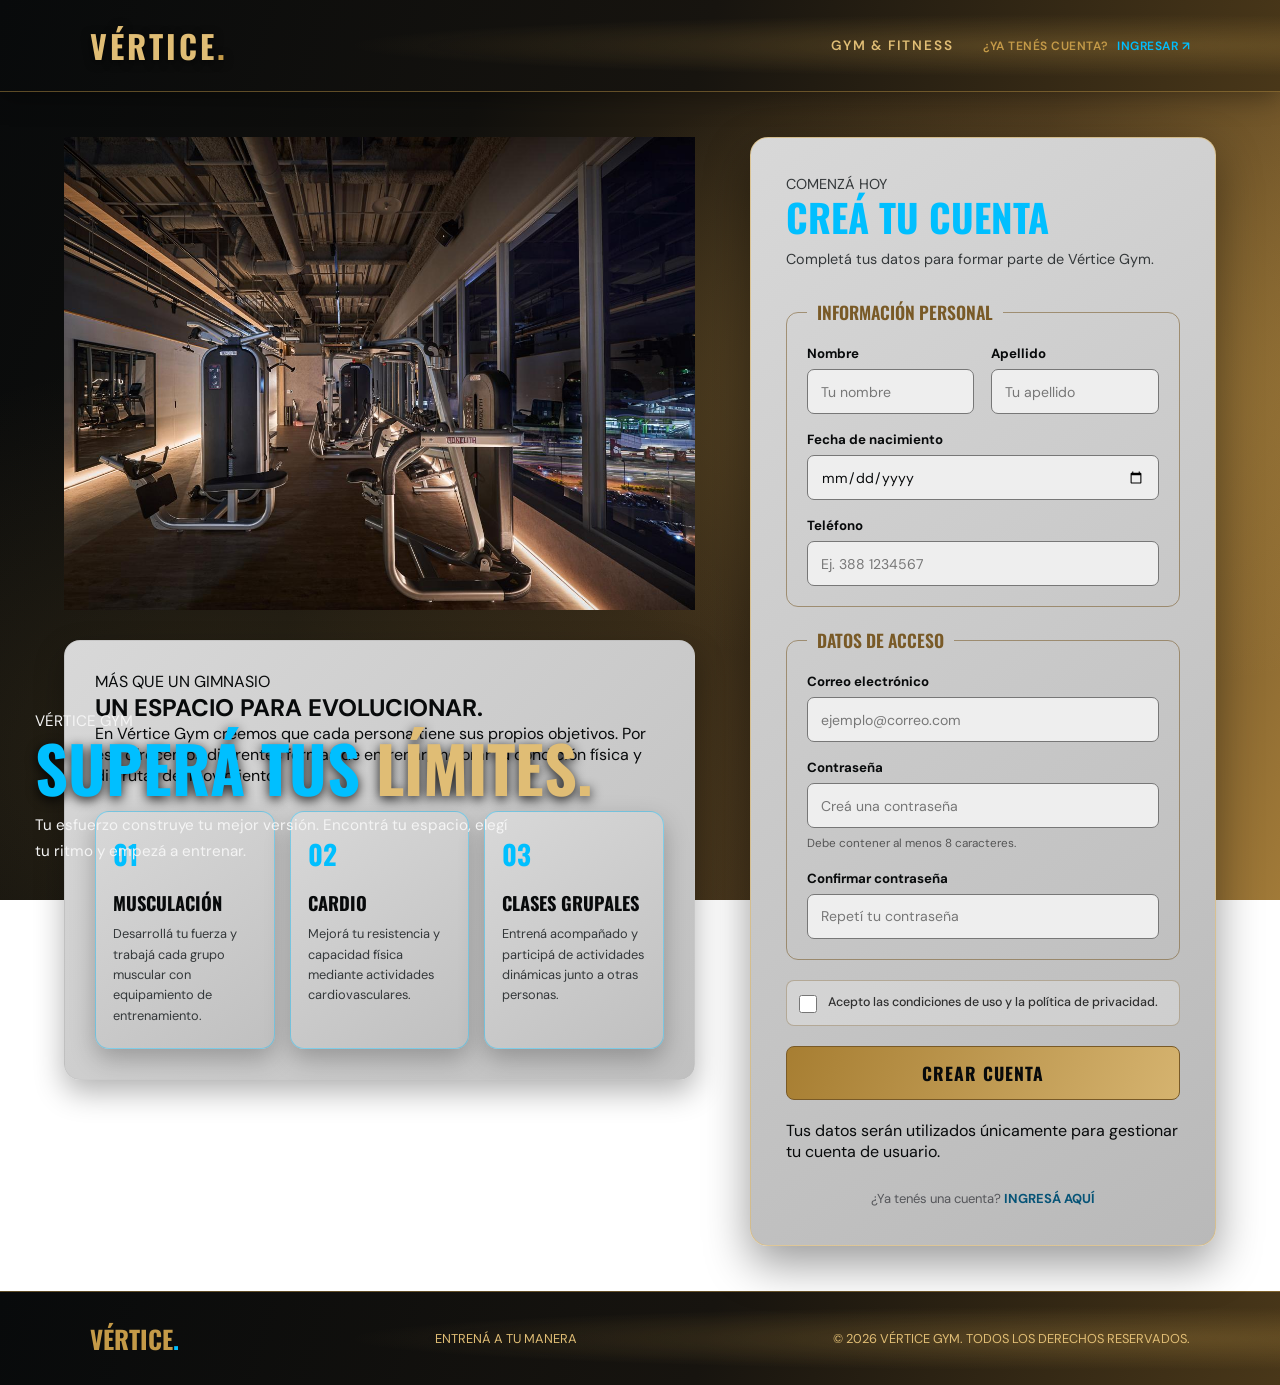
==== index.html @ 86bdb905 "Entrega del Trabajo Practico N7 - Vertice Gym" ====
<!DOCTYPE html>
<html lang="es">

<head>
    <meta charset="UTF-8">
    <meta name="viewport" content="width=device-width, initial-scale=1.0">
    <meta name="description" content="Registrate en Vértice Gym y comenzá a entrenar a tu manera.">
    <meta name="theme-color" content="#080A0B">

    <title>Crear cuenta | Vértice Gym</title>

    <link rel="preconnect" href="https://fonts.googleapis.com">
    <link rel="preconnect" href="https://fonts.gstatic.com" crossorigin>

    <link href="https://fonts.googleapis.com/css2?family=DM+Sans:wght@400;500;600;700&family=Oswald:wght@400;500;600;700&display=swap" rel="stylesheet">

    <link rel="stylesheet" href="css/estilos.css">
</head>

<body>

    <header class="encabezado">

        <a href="index.html" class="logo" aria-label="Vértice Gym, inicio">
            VÉRTICE<span>.</span>
        </a>

        <div class="encabezado-derecha">
            <span class="encabezado-descripcion">GYM & FITNESS</span>

            <a href="login.html" class="enlace-ingreso">
                ¿YA TENÉS CUENTA? <span>INGRESAR ↗</span>
            </a>
        </div>

    </header>

    <main class="contenedor-principal">

        <section class="presentacion" aria-labelledby="titulo-principal">

            <div class="imagen-contenedor">

                <img
                    src="img/gimnasio.jpg"
                    alt="Instalaciones y equipamiento de entrenamiento de Vértice Gym"
                    class="imagen-gimnasio"
                    fetchpriority="high"
                >

                <div class="imagen-contenido">

                    <p class="etiqueta-presentacion">VÉRTICE GYM</p>

                    <h1 id="titulo-principal">
                        SUPERÁ TUS
                        <span>LÍMITES.</span>
                    </h1>

                    <p>
                        Tu esfuerzo construye tu mejor versión.
                        Encontrá tu espacio, elegí tu ritmo y empezá a entrenar.
                    </p>

                </div>

            </div>

            <div class="presentacion-informacion">

                <div class="informacion-texto">

                    <p class="subtitulo-presentacion">MÁS QUE UN GIMNASIO</p>

                    <h2>
                        UN ESPACIO PARA
                        <span>EVOLUCIONAR.</span>
                    </h2>

                    <p>
                        En Vértice Gym creemos que cada persona tiene sus propios
                        objetivos. Por eso ofrecemos diferentes formas de entrenar,
                        mejorar tu condición física y disfrutar del movimiento.
                    </p>

                </div>

                <div class="actividades">

                    <article class="tarjeta-actividad">

                        <span class="numero-actividad">01</span>

                        <h3>MUSCULACIÓN</h3>

                        <p>
                            Desarrollá tu fuerza y trabajá cada grupo muscular
                            con equipamiento de entrenamiento.
                        </p>

                    </article>

                    <article class="tarjeta-actividad">

                        <span class="numero-actividad">02</span>

                        <h3>CARDIO</h3>

                        <p>
                            Mejorá tu resistencia y capacidad física mediante
                            actividades cardiovasculares.
                        </p>

                    </article>

                    <article class="tarjeta-actividad">

                        <span class="numero-actividad">03</span>

                        <h3>CLASES GRUPALES</h3>

                        <p>
                            Entrená acompañado y participá de actividades
                            dinámicas junto a otras personas.
                        </p>

                    </article>

                </div>

            </div>

        </section>

        <aside class="sector-registro" aria-labelledby="titulo-registro">

            <div class="formulario-contenedor">

                <div class="formulario-encabezado">

                    <p class="subtitulo-formulario">COMENZÁ HOY</p>

                    <h2 id="titulo-registro">
                        CREÁ TU CUENTA
                    </h2>

                    <p>
                        Completá tus datos para formar parte de Vértice Gym.
                    </p>

                </div>

                <form action="#" method="post">

                    <fieldset>

                        <legend>Información personal</legend>

                        <div class="grupo-campos">

                            <div class="campo">

                                <label for="nombre">Nombre</label>

                                <input
                                    type="text"
                                    id="nombre"
                                    name="nombre"
                                    placeholder="Tu nombre"
                                    autocomplete="given-name"
                                    minlength="2"
                                    maxlength="50"
                                    required
                                >

                            </div>

                            <div class="campo">

                                <label for="apellido">Apellido</label>

                                <input
                                    type="text"
                                    id="apellido"
                                    name="apellido"
                                    placeholder="Tu apellido"
                                    autocomplete="family-name"
                                    minlength="2"
                                    maxlength="50"
                                    required
                                >

                            </div>

                        </div>

                        <div class="campo">

                            <label for="fecha-nacimiento">Fecha de nacimiento</label>

                            <input
                                type="date"
                                id="fecha-nacimiento"
                                name="fecha_nacimiento"
                                max="2026-11-13"
                                autocomplete="bday"
                                required
                            >

                        </div>

                        <div class="campo">

                            <label for="telefono">Teléfono</label>

                            <input
                                type="tel"
                                id="telefono"
                                name="telefono"
                                placeholder="Ej. 388 1234567"
                                autocomplete="tel"
                                maxlength="20"
                                required
                            >

                        </div>

                    </fieldset>

                    <fieldset>

                        <legend>Datos de acceso</legend>

                        <div class="campo">

                            <label for="correo">Correo electrónico</label>

                            <input
                                type="email"
                                id="correo"
                                name="correo"
                                placeholder="ejemplo@correo.com"
                                autocomplete="email"
                                maxlength="100"
                                required
                            >

                        </div>

                        <div class="campo">

                            <label for="contrasena">Contraseña</label>

                            <input
                                type="password"
                                id="contrasena"
                                name="contrasena"
                                placeholder="Creá una contraseña"
                                autocomplete="new-password"
                                minlength="8"
                                maxlength="64"
                                aria-describedby="ayuda-contrasena"
                                required
                            >

                            <small id="ayuda-contrasena">
                                Debe contener al menos 8 caracteres.
                            </small>

                        </div>

                        <div class="campo">

                            <label for="confirmar-contrasena">
                                Confirmar contraseña
                            </label>

                            <input
                                type="password"
                                id="confirmar-contrasena"
                                name="confirmar_contrasena"
                                placeholder="Repetí tu contraseña"
                                autocomplete="new-password"
                                minlength="8"
                                maxlength="64"
                                required
                            >

                        </div>

                    </fieldset>

                    <div class="campo campo-terminos">

                        <label for="terminos">

                            <input
                                type="checkbox"
                                id="terminos"
                                name="terminos"
                                required
                            >

                            Acepto las condiciones de uso y la política de privacidad.

                        </label>

                    </div>

                    <button type="submit" class="boton-registro">
                        CREAR CUENTA
                    </button>

                    <p class="aviso-privacidad">
                        Tus datos serán utilizados únicamente para gestionar
                        tu cuenta de usuario.
                    </p>

                </form>

                <div class="alternativa-ingreso">
                    ¿Ya tenés una cuenta?
                    <a href="login.html">INGRESÁ AQUÍ</a>
                </div>

            </div>

        </aside>

    </main>

    <footer class="pie-pagina">

        <a href="index.html" class="logo-pie">
            VÉRTICE<span>.</span>
        </a>

        <p>ENTRENÁ A TU MANERA</p>

        <p>
            © 2026 VÉRTICE GYM. TODOS LOS DERECHOS RESERVADOS.
        </p>

    </footer>

</body>

</html>
---- css/estilos.css ----
:root {
    --black: #080A0B;
    --black-secondary: #17191A;
    --black-soft: #242526;

    --gold: #C49A48;
    --dark-gold: #795A27;
    --light-gold: #E0BD75;

    --silver: #C0C0C0;
    --silver-light: #D8D8D8;
    --silver-dark: #8F969B;

    --electric-blue: #00BFFF;
    --dark-blue: #075477;

    --white: #F4F4F4;
    --gray: #55565A;

    --main-font: "DM Sans", sans-serif;
    --title-font: "Oswald", sans-serif;

    --border-radius: 14px;
    --transition: 0.3s ease;
}

* {
    margin: 0;
    padding: 0;
    box-sizing: border-box;
}

html {
    scroll-behavior: smooth;
}

body {
    min-height: 100vh;
    font-family: var(--main-font);
    color: var(--black);
    background:
        radial-gradient(
            ellipse at 82% 42%,
            rgba(196, 154, 72, 0.32),
            transparent 43%
        ),
        radial-gradient(
            ellipse at 18% 85%,
            rgba(196, 154, 72, 0.16),
            transparent 38%
        ),
        linear-gradient(
            110deg,
            #080A0B 0%,
            #11100D 32%,
            #49371D 68%,
            #A17A38 100%
        );
    background-attachment: fixed;
    overflow-x: hidden;
}

button,
input {
    font: inherit;
}

a {
    color: inherit;
    text-decoration: none;
}

button,
input,
a {
    -webkit-tap-highlight-color: transparent;
}

:focus-visible {
    outline: 3px solid var(--electric-blue);
    outline-offset: 4px;
}

::selection {
    color: var(--black);
    background: var(--light-gold);
}

.encabezado {
    position: relative;
    z-index: 10;
    display: flex;
    align-items: center;
    justify-content: space-between;
    gap: 25px;
    padding: 22px 7%;
    background:
        radial-gradient(
            ellipse at 85% 50%,
            rgba(196, 154, 72, 0.28),
            transparent 48%
        ),
        linear-gradient(
            105deg,
            #080A0B 0%,
            #17140F 55%,
            #493719 100%
        );
    border-bottom: 1px solid rgba(196, 154, 72, 0.45);
    box-shadow: 0 5px 25px rgba(0, 0, 0, 0.35);
}

.logo {
    font-family: var(--title-font);
    font-size: 2rem;
    font-weight: 700;
    letter-spacing: 3px;
    color: var(--light-gold);
    text-shadow: 0 2px 10px rgba(0, 0, 0, 0.65);
    transition: color var(--transition);
}

.logo:hover {
    color: var(--white);
}

.logo span {
    color: var(--gold);
}

.encabezado-descripcion {
    color: var(--light-gold);
    font-size: 0.85rem;
    font-weight: 600;
    letter-spacing: 1.8px;
    text-transform: uppercase;
}

.contenedor-principal {
    width: min(1400px, 90%);
    min-height: 85vh;
    margin: 45px auto;
    display: grid;
    grid-template-columns: 1.15fr 0.85fr;
    align-items: start;
    gap: 55px;
}

.presentacion {
    display: flex;
    flex-direction: column;
    gap: 30px;
    min-width: 0;
}

.imagen-principal {
    position: relative;
    width: 100%;
    height: 390px;
    overflow: hidden;
    border-radius: 18px;
    background: var(--black-secondary);
    box-shadow: 0 15px 35px rgba(0, 0, 0, 0.45);
    animation: entrada-imagen 1s ease both;
}

.imagen-gimnasio {
    display: block;
    width: 100%;
    height: 100%;
    object-fit: cover;
    transition: transform 0.7s ease;
}

.imagen-principal:hover .imagen-gimnasio {
    transform: scale(1.035);
}

.imagen-principal::after {
    content: "";
    position: absolute;
    inset: 0;
    background: linear-gradient(
        0deg,
        rgba(0, 0, 0, 0.9) 0%,
        rgba(0, 0, 0, 0.35) 50%,
        transparent 100%
    );
    pointer-events: none;
}

.imagen-contenido {
    position: absolute;
    z-index: 2;
    left: 35px;
    right: 30px;
    bottom: 35px;
    color: var(--white);
}

.etiqueta {
    display: inline-block;
    margin-bottom: 13px;
    padding: 7px 13px;
    border: 1px solid var(--gold);
    border-radius: 30px;
    background: rgba(8, 10, 11, 0.8);
    color: var(--light-gold);
    font-size: 0.75rem;
    font-weight: 700;
    letter-spacing: 1.5px;
    text-transform: uppercase;
}

.imagen-contenido h1 {
    font-family: var(--title-font);
    font-size: clamp(2.5rem, 5vw, 4.5rem);
    line-height: 1;
    text-transform: uppercase;
    color: var(--electric-blue);
    text-shadow: 0 3px 12px rgba(0, 0, 0, 0.9);
}

.imagen-contenido h1 span {
    color: var(--light-gold);
}

.imagen-contenido p {
    max-width: 480px;
    margin-top: 14px;
    color: var(--white);
    font-size: 0.95rem;
    line-height: 1.7;
}

.presentacion-informacion {
    padding: 30px;
    border: 1px solid rgba(192, 192, 192, 0.5);
    border-radius: 16px;
    background: linear-gradient(
        135deg,
        var(--silver-light),
        var(--silver)
    );
    box-shadow: 0 12px 30px rgba(0, 0, 0, 0.3);
}

.subtitulo {
    display: block;
    margin-bottom: 10px;
    color: var(--dark-gold);
    font-size: 0.75rem;
    font-weight: 800;
    letter-spacing: 2px;
    text-transform: uppercase;
}

.presentacion-texto h2 {
    margin-bottom: 15px;
    font-family: var(--title-font);
    font-size: 2rem;
    line-height: 1.15;
    text-transform: uppercase;
    color: var(--electric-blue);
}

.presentacion-texto p {
    color: var(--black);
    font-size: 0.95rem;
    line-height: 1.8;
}

.actividades {
    display: grid;
    grid-template-columns: repeat(3, minmax(0, 1fr));
    gap: 15px;
    margin-top: 25px;
}

.tarjeta-actividad {
    min-width: 0;
    min-height: 170px;
    padding: 22px 17px;
    border: 1px solid rgba(0, 191, 255, 0.4);
    border-radius: var(--border-radius);
    background: linear-gradient(
        145deg,
        var(--silver-light),
        var(--silver)
    );
    box-shadow: 0 10px 25px rgba(0, 0, 0, 0.25);
    transition:
        transform var(--transition),
        box-shadow var(--transition),
        border-color var(--transition);
}

.tarjeta-actividad:hover {
    transform: translateY(-6px);
    border-color: var(--electric-blue);
    box-shadow: 0 15px 30px rgba(0, 0, 0, 0.4);
}

.numero-actividad {
    display: block;
    margin-bottom: 15px;
    font-family: var(--title-font);
    font-size: 1.7rem;
    font-weight: 700;
    color: var(--electric-blue);
}

.tarjeta-actividad h3 {
    margin-bottom: 8px;
    font-family: var(--title-font);
    font-size: 1.15rem;
    text-transform: uppercase;
    color: var(--black);
}

.tarjeta-actividad p {
    color: #34383A;
    font-size: 0.8rem;
    line-height: 1.6;
}

.sector-registro {
    position: sticky;
    top: 25px;
    align-self: start;
    min-width: 0;
}

.formulario-contenedor {
    padding: 35px;
    border: 1px solid rgba(224, 189, 117, 0.65);
    border-radius: 18px;
    background: linear-gradient(
        145deg,
        #D8D8D8 0%,
        #B9B9B9 100%
    );
    box-shadow: 0 18px 45px rgba(0, 0, 0, 0.4);
}

.formulario-encabezado {
    margin-bottom: 28px;
}

.formulario-encabezado .subtitulo {
    color: var(--dark-gold);
}

.formulario-encabezado h2 {
    margin-bottom: 10px;
    font-family: var(--title-font);
    font-size: 2.4rem;
    line-height: 1.1;
    text-transform: uppercase;
    color: var(--electric-blue);
}

.formulario-encabezado h2 span {
    color: var(--dark-gold);
}

.formulario-encabezado p {
    color: #34383A;
    font-size: 0.9rem;
    line-height: 1.6;
}

form {
    display: flex;
    flex-direction: column;
    gap: 20px;
}

form fieldset {
    min-width: 0;
    padding: 20px;
    border: 1px solid rgba(121, 90, 39, 0.55);
    border-radius: 12px;
}

form legend {
    padding: 0 10px;
    font-family: var(--title-font);
    font-size: 1.1rem;
    font-weight: 600;
    text-transform: uppercase;
    color: var(--dark-gold);
}

.grupo-campos {
    display: grid;
    grid-template-columns: repeat(2, minmax(0, 1fr));
    gap: 17px;
}

.campo {
    display: flex;
    flex-direction: column;
    gap: 7px;
    min-width: 0;
    margin-bottom: 17px;
}

.campo:last-child {
    margin-bottom: 0;
}

.campo label {
    color: var(--black);
    font-size: 0.83rem;
    font-weight: 700;
}

.campo input:not([type="checkbox"]) {
    width: 100%;
    min-height: 45px;
    padding: 11px 13px;
    border: 1px solid #777777;
    border-radius: 7px;
    outline: none;
    background: #EEEEEE;
    color: var(--black);
    font-size: 0.88rem;
    transition:
        border-color var(--transition),
        box-shadow var(--transition),
        background var(--transition);
}

.campo input:not([type="checkbox"])::placeholder {
    color: #777777;
    opacity: 1;
}

.campo input:not([type="checkbox"]):hover {
    border-color: var(--dark-gold);
}

.campo input:not([type="checkbox"]):focus-visible {
    border-color: var(--electric-blue);
    background: var(--white);
    box-shadow: 0 0 0 3px rgba(0, 191, 255, 0.2);
}

.campo input:not([type="checkbox"]):user-invalid {
    border-color: #A33B32;
}

.campo small {
    color: #555555;
    font-size: 0.73rem;
    line-height: 1.5;
}

.aviso-formulario {
    padding: 12px 15px;
    border-left: 3px solid var(--gold);
    border-radius: 0 7px 7px 0;
    background: rgba(196, 154, 72, 0.12);
}

.aviso-formulario p {
    color: #3D3D3D;
    font-size: 0.78rem;
    line-height: 1.6;
}

.campo-terminos {
    margin: 0;
    padding: 12px;
    border: 1px solid rgba(121, 90, 39, 0.35);
    border-radius: 8px;
    background: rgba(255, 255, 255, 0.25);
}

.campo-terminos label {
    display: flex;
    align-items: flex-start;
    gap: 11px;
    color: #303030;
    font-size: 0.78rem;
    font-weight: 500;
    line-height: 1.6;
    cursor: pointer;
}

.campo-terminos input[type="checkbox"] {
    flex: 0 0 18px;
    width: 18px;
    height: 18px;
    margin-top: 2px;
    accent-color: var(--dark-gold);
    cursor: pointer;
}

.campo-terminos input[type="checkbox"]:focus-visible {
    outline: 3px solid var(--electric-blue);
    outline-offset: 3px;
}

.boton-registro {
    position: relative;
    width: 100%;
    min-height: 52px;
    padding: 13px 20px;
    border: 1px solid var(--dark-gold);
    border-radius: 8px;
    background: linear-gradient(
        110deg,
        #A77E32,
        #D5B36F
    );
    color: var(--black);
    font-family: var(--title-font);
    font-size: 1.1rem;
    font-weight: 700;
    letter-spacing: 1px;
    text-transform: uppercase;
    cursor: pointer;
    transition:
        transform var(--transition),
        box-shadow var(--transition),
        background var(--transition);
}

.boton-registro span {
    margin-left: 5px;
    color: var(--black);
}

.boton-registro:hover {
    transform: translateY(-3px);
    background: linear-gradient(
        110deg,
        #D5B36F,
        #E0BD75
    );
    box-shadow: 0 8px 20px rgba(121, 90, 39, 0.35);
}

.boton-registro:active {
    transform: translateY(0);
}

.boton-registro:focus-visible {
    outline: 3px solid var(--electric-blue);
    outline-offset: 4px;
}

.texto-privacidad {
    margin-top: 0;
    color: #454545;
    font-size: 0.75rem;
    line-height: 1.6;
    text-align: center;
}

.pie-pagina {
    display: flex;
    align-items: center;
    justify-content: space-between;
    gap: 20px;
    padding: 28px 7%;
    background:
        radial-gradient(
            ellipse at 85% 50%,
            rgba(196, 154, 72, 0.28),
            transparent 48%
        ),
        linear-gradient(
            105deg,
            #080A0B 0%,
            #17140F 55%,
            #493719 100%
        );
    border-top: 1px solid rgba(196, 154, 72, 0.45);
    color: var(--light-gold);
}

.pie-logo {
    font-family: var(--title-font);
    font-size: 1.4rem;
    font-weight: 700;
    letter-spacing: 2px;
    color: var(--light-gold);
}

.pie-logo span {
    color: var(--gold);
}

.pie-pagina p,
.pie-derechos {
    color: var(--light-gold);
    font-size: 0.8rem;
}

@keyframes entrada-imagen {
    from {
        opacity: 0;
        transform: translateY(25px);
    }

    to {
        opacity: 1;
        transform: translateY(0);
    }
}

@supports (animation-timeline: view()) {
    .imagen-principal {
        animation: desaparecer-imagen linear both;
        animation-timeline: view();
        animation-range: exit 0% exit 85%;
    }

    @keyframes desaparecer-imagen {
        to {
            opacity: 0;
            transform: translateY(-100px) scale(0.96);
        }
    }
}

@media (max-width: 1050px) {
    .contenedor-principal {
        grid-template-columns: 1fr 0.9fr;
        gap: 30px;
    }

    .formulario-contenedor {
        padding: 25px;
    }

    .actividades {
        grid-template-columns: 1fr;
    }

    .tarjeta-actividad {
        min-height: auto;
    }
}

@media (max-width: 760px) {
    body {
        background-attachment: scroll;
    }

    .encabezado {
        flex-direction: column;
        text-align: center;
        padding: 20px;
    }

    .contenedor-principal {
        width: 92%;
        grid-template-columns: 1fr;
        gap: 35px;
        margin: 25px auto;
    }

    .sector-registro {
        position: static;
    }

    .imagen-principal {
        height: 320px;
    }

    .presentacion-informacion {
        padding: 23px;
    }

    .actividades {
        grid-template-columns: repeat(3, minmax(0, 1fr));
    }

    .pie-pagina {
        flex-direction: column;
        text-align: center;
    }
}

@media (max-width: 560px) {
    .actividades {
        grid-template-columns: 1fr;
    }

    .tarjeta-actividad {
        min-height: auto;
    }

    .grupo-campos {
        grid-template-columns: 1fr;
        gap: 0;
    }
}

@media (max-width: 480px) {
    .imagen-principal {
        height: 270px;
    }

    .imagen-contenido {
        left: 20px;
        right: 20px;
        bottom: 22px;
    }

    .imagen-contenido h1 {
        font-size: 2.5rem;
    }

    .presentacion-informacion {
        padding: 20px;
    }

    .formulario-contenedor {
        padding: 20px 16px;
    }

    form fieldset {
        padding: 15px;
    }

    .formulario-encabezado h2 {
        font-size: 2rem;
    }

    .logo {
        font-size: 1.7rem;
    }

    .pie-pagina {
        padding: 25px 18px;
    }

    .pie-pagina p,
    .pie-derechos {
        line-height: 1.6;
    }
}

@media (prefers-reduced-motion: reduce) {
    html {
        scroll-behavior: auto;
    }

    *,
    *::before,
    *::after {
        animation: none !important;
        transition: none !important;
    }

    .imagen-principal {
        opacity: 1;
        transform: none;
    }
}

.encabezado-derecha {
    display: flex;
    align-items: center;
    gap: 30px;
}

.enlace-ingreso {
    color: var(--gold);
    font-family: var(--main-font);
    font-size: 12px;
    font-weight: 600;
    text-decoration: none;
    letter-spacing: 0.5px;
    transition: var(--transition);
}

.enlace-ingreso span {
    color: var(--electric-blue);
    margin-left: 5px;
}

.enlace-ingreso:hover {
    color: var(--light-gold);
}

.enlace-ingreso:focus-visible {
    outline: 2px solid var(--electric-blue);
    outline-offset: 5px;
}

.contenedor-ingreso {
    min-height: 75vh;
    display: grid;
    grid-template-columns: 1fr 1fr;
    align-items: center;
    gap: 60px;
    max-width: 1250px;
    margin: 0 auto;
    padding: 70px 6%;
}

.ingreso-presentacion {
    color: var(--silver);
    max-width: 540px;
}

.etiqueta-ingreso {
    color: var(--gold);
    font-size: 13px;
    font-weight: 700;
    letter-spacing: 4px;
    margin-bottom: 20px;
}

.ingreso-presentacion h1 {
    font-family: var(--title-font);
    font-size: clamp(38px, 5vw, 66px);
    line-height: 1.1;
    color: var(--silver);
    margin-bottom: 25px;
}

.ingreso-presentacion h1 span {
    display: block;
    color: var(--electric-blue);
}

.ingreso-presentacion > p:not(.etiqueta-ingreso) {
    color: var(--silver);
    font-size: 16px;
    line-height: 1.8;
    max-width: 430px;
}

.detalle-ingreso {
    display: flex;
    align-items: center;
    gap: 12px;
    margin-top: 35px;
    color: var(--gold);
    font-family: var(--title-font);
    font-size: 17px;
    letter-spacing: 2px;
}

.detalle-ingreso span {
    width: 35px;
    height: 3px;
    background: var(--electric-blue);
}

.ingreso-panel {
    display: flex;
    justify-content: center;
    align-items: center;
}

.ingreso-formulario {
    width: 100%;
    max-width: 470px;
    padding: 45px;
    background: linear-gradient(145deg, var(--silver-light), var(--silver));
    border-radius: var(--border-radius);
    box-shadow: 0 15px 45px rgba(0, 0, 0, 0.25);
}

.ingreso-formulario .subtitulo-formulario {
    color: var(--dark-gold);
    font-size: 12px;
    font-weight: 700;
    letter-spacing: 3px;
    margin-bottom: 12px;
}

.ingreso-formulario h2 {
    color: var(--black);
    font-family: var(--title-font);
    font-size: 36px;
    margin-bottom: 10px;
}

.descripcion-formulario {
    color: var(--gray);
    font-size: 14px;
    line-height: 1.6;
    margin-bottom: 30px;
}

.ingreso-formulario form {
    display: flex;
    flex-direction: column;
    gap: 22px;
}

.ingreso-formulario .campo {
    display: flex;
    flex-direction: column;
    gap: 8px;
}

.ingreso-formulario .campo label {
    color: var(--black);
    font-size: 14px;
    font-weight: 700;
}

.ingreso-formulario .campo input {
    width: 100%;
    padding: 14px 15px;
    border: 1px solid var(--silver-dark);
    border-radius: 8px;
    background: #F4F4F4;
    color: var(--black);
    font-family: var(--main-font);
    font-size: 14px;
    outline: none;
    transition: var(--transition);
}

.ingreso-formulario .campo input:focus {
    border-color: var(--electric-blue);
    box-shadow: 0 0 0 3px rgba(0, 191, 255, 0.18);
}

.boton-ingreso {
    width: 100%;
    padding: 15px;
    border: none;
    border-radius: 8px;
    background: var(--black);
    color: var(--gold);
    font-family: var(--title-font);
    font-size: 17px;
    font-weight: 600;
    letter-spacing: 1.5px;
    cursor: pointer;
    transition: var(--transition);
}

.boton-ingreso:hover {
    background: var(--dark-blue);
    color: var(--white);
    transform: translateY(-2px);
}

.boton-ingreso:focus-visible {
    outline: 3px solid var(--electric-blue);
    outline-offset: 4px;
}

.alternativa-ingreso {
    margin-top: 25px;
    color: var(--gray);
    font-size: 13px;
    text-align: center;
    line-height: 1.8;
}

.alternativa-ingreso a {
    color: var(--dark-blue);
    font-weight: 700;
    text-decoration: none;
}

.alternativa-ingreso a:hover {
    text-decoration: underline;
}

.pagina-ingreso .pie-pagina {
    text-align: center;
}

.logo-pie {
    color: var(--gold);
    font-family: var(--title-font);
    font-size: 25px;
    font-weight: 700;
    text-decoration: none;
}

.logo-pie span {
    color: var(--electric-blue);
}

@media (max-width: 900px) {
    .contenedor-ingreso {
        gap: 35px;
        padding: 55px 5%;
    }

    .ingreso-formulario {
        padding: 35px;
    }

    .encabezado-derecha {
        gap: 15px;
    }
}

@media (max-width: 700px) {
    .contenedor-ingreso {
        grid-template-columns: 1fr;
        gap: 40px;
        padding: 45px 6%;
    }

    .ingreso-presentacion {
        max-width: 100%;
        text-align: center;
    }

    .ingreso-presentacion > p:not(.etiqueta-ingreso) {
        margin: 0 auto;
    }

    .detalle-ingreso {
        justify-content: center;
    }

    .ingreso-panel {
        width: 100%;
    }
}

@media (max-width: 560px) {
    .encabezado-derecha {
        gap: 8px;
        align-items: flex-end;
        flex-direction: column;
    }

    .encabezado-descripcion {
        font-size: 10px;
    }

    .enlace-ingreso {
        font-size: 10px;
    }

    .ingreso-formulario {
        padding: 28px 22px;
    }

    .ingreso-formulario h2 {
        font-size: 30px;
    }
}

@media (max-width: 380px) {
    .encabezado {
        padding-left: 15px;
        padding-right: 15px;
    }

    .logo {
        font-size: 22px;
    }

    .enlace-ingreso {
        font-size: 9px;
    }
}
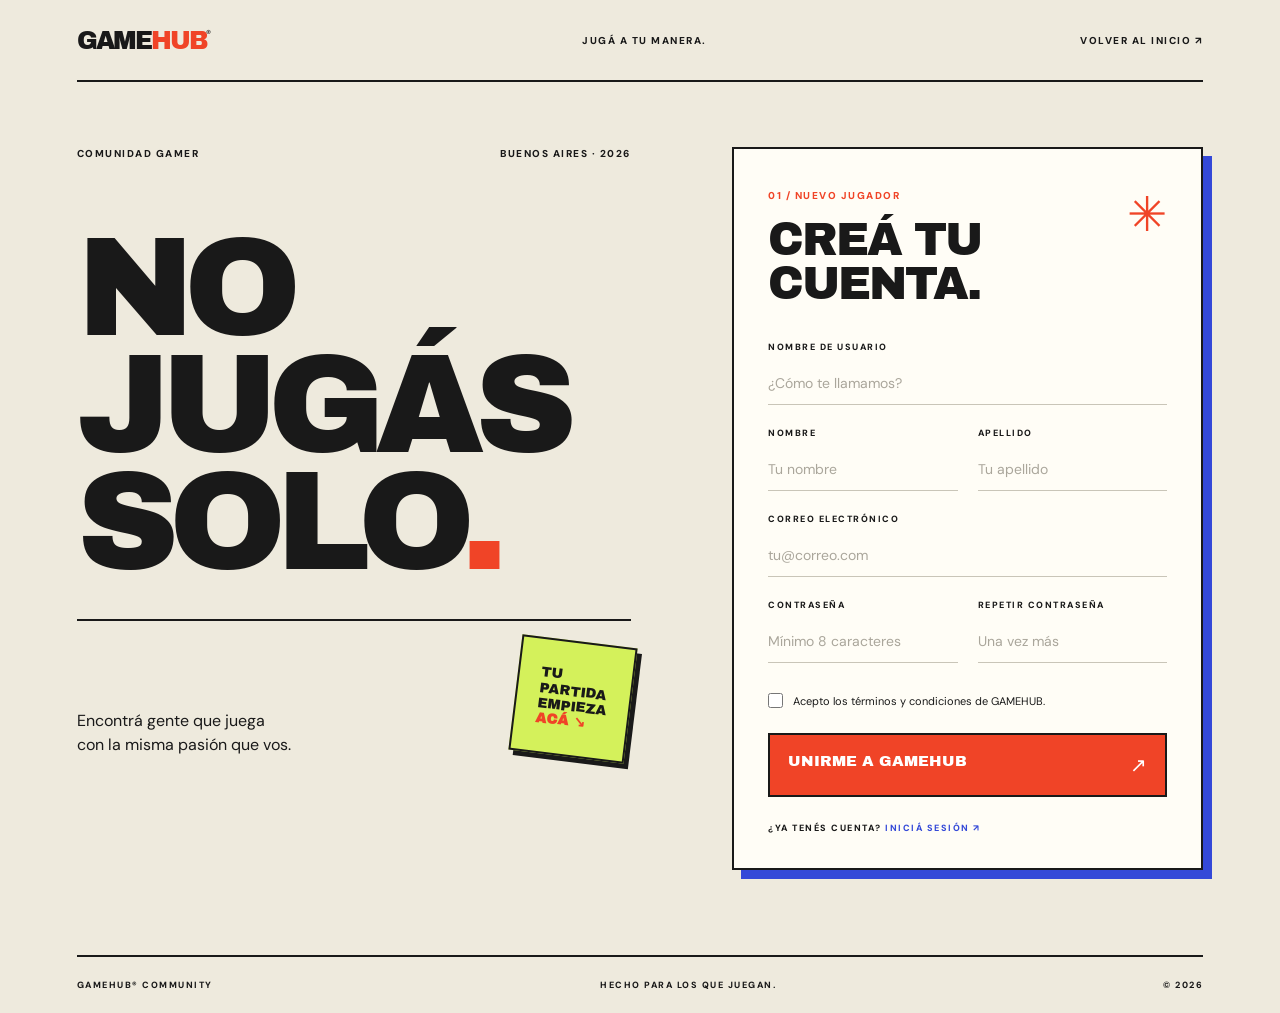
==== commit 84bd0652: "Actualizacion del proyecto GAMEHUB" ====
--- a/index.html
+++ b/index.html
@@ -1,349 +1,92 @@
 
 <!DOCTYPE html>
 <html lang="es">
+<head>
+  <meta charset="UTF-8">
+  <meta name="viewport" content="width=device-width, initial-scale=1.0">
+  <title>GAMEHUB | Crear cuenta</title>
+ <link rel="stylesheet" href="estilos.css">
+  <link rel="preconnect" href="https://fonts.googleapis.com">
+  <link href="https://fonts.googleapis.com/css2?family=Archivo+Black&family=DM+Sans:wght@400;500;600;700;800&display=swap" rel="stylesheet">
+</head>
+<body>
+  <header class="topbar">
+    <a class="logo" href="#">GAME<span>HUB</span><sup>®</sup></a>
+    <span class="top-label">JUGÁ A TU MANERA.</span>
+    <a class="back-link" href="#">VOLVER AL INICIO ↗</a>
+  </header>
 
-<head>
-    <meta charset="UTF-8">
-    <meta name="viewport" content="width=device-width, initial-scale=1.0">
-    <meta name="description" content="Registrate en Vértice Gym y comenzá a entrenar a tu manera.">
-    <meta name="theme-color" content="#080A0B">
+  <main>
+    <section class="intro">
+      <div class="intro-meta">
+        <span>COMUNIDAD GAMER</span>
+        <span>BUENOS AIRES · 2026</span>
+      </div>
+      <h1>NO JUGÁS<br>SOLO<span>.</span></h1>
+      <div class="intro-bottom">
+        <p>Encontrá gente que juega<br>con la misma pasión que vos.</p>
+        <div class="sticker">TU<br>PARTIDA<br>EMPIEZA<br><b>ACÁ ↘</b></div>
+      </div>
+    </section>
 
-    <title>Crear cuenta | Vértice Gym</title>
+    <section class="signup">
+      <div class="signup-heading">
+        <div>
+          <span class="overline">01 / NUEVO JUGADOR</span>
+          <h2>CREÁ TU<br>CUENTA.</h2>
+        </div>
+        <span class="asterisk">✳</span>
+      </div>
 
-    <link rel="preconnect" href="https://fonts.googleapis.com">
-    <link rel="preconnect" href="https://fonts.gstatic.com" crossorigin>
-
-    <link href="https://fonts.googleapis.com/css2?family=DM+Sans:wght@400;500;600;700&family=Oswald:wght@400;500;600;700&display=swap" rel="stylesheet">
-
-    <link rel="stylesheet" href="css/estilos.css">
-</head>
-
-<body>
-
-    <header class="encabezado">
-
-        <a href="index.html" class="logo" aria-label="Vértice Gym, inicio">
-            VÉRTICE<span>.</span>
-        </a>
-
-        <div class="encabezado-derecha">
-            <span class="encabezado-descripcion">GYM & FITNESS</span>
-
-            <a href="login.html" class="enlace-ingreso">
-                ¿YA TENÉS CUENTA? <span>INGRESAR ↗</span>
-            </a>
+      <form action="/registro" method="POST">
+        <div class="field">
+          <label for="usuario">NOMBRE DE USUARIO</label>
+          <input id="usuario" name="usuario" type="text" placeholder="¿Cómo te llamamos?" required>
         </div>
 
-    </header>
+        <div class="field-row">
+          <div class="field">
+            <label for="nombre">NOMBRE</label>
+            <input id="nombre" name="nombre" type="text" placeholder="Tu nombre" required>
+          </div>
+          <div class="field">
+            <label for="apellido">APELLIDO</label>
+            <input id="apellido" name="apellido" type="text" placeholder="Tu apellido" required>
+          </div>
+        </div>
 
-    <main class="contenedor-principal">
+        <div class="field">
+          <label for="email">CORREO ELECTRÓNICO</label>
+          <input id="email" name="email" type="email" placeholder="tu@correo.com" required>
+        </div>
 
-        <section class="presentacion" aria-labelledby="titulo-principal">
+        <div class="field-row">
+          <div class="field">
+            <label for="password">CONTRASEÑA</label>
+            <input id="password" name="password" type="password" placeholder="Mínimo 8 caracteres" minlength="8" required>
+          </div>
+          <div class="field">
+            <label for="confirmar">REPETIR CONTRASEÑA</label>
+            <input id="confirmar" name="confirmar" type="password" placeholder="Una vez más" required>
+          </div>
+        </div>
 
-            <div class="imagen-contenedor">
+        <label class="terms">
+          <input type="checkbox" name="terminos" required>
+          <span>Acepto los términos y condiciones de GAMEHUB.</span>
+        </label>
 
-                <img
-                    src="img/gimnasio.jpg"
-                    alt="Instalaciones y equipamiento de entrenamiento de Vértice Gym"
-                    class="imagen-gimnasio"
-                    fetchpriority="high"
-                >
+        <button type="submit">UNIRME A GAMEHUB <span>↗</span></button>
+      </form>
 
-                <div class="imagen-contenido">
+      <p class="login">¿YA TENÉS CUENTA? <a href="/login">INICIÁ SESIÓN ↗</a></p>
+    </section>
+  </main>
 
-                    <p class="etiqueta-presentacion">VÉRTICE GYM</p>
-
-                    <h1 id="titulo-principal">
-                        SUPERÁ TUS
-                        <span>LÍMITES.</span>
-                    </h1>
-
-                    <p>
-                        Tu esfuerzo construye tu mejor versión.
-                        Encontrá tu espacio, elegí tu ritmo y empezá a entrenar.
-                    </p>
-
-                </div>
-
-            </div>
-
-            <div class="presentacion-informacion">
-
-                <div class="informacion-texto">
-
-                    <p class="subtitulo-presentacion">MÁS QUE UN GIMNASIO</p>
-
-                    <h2>
-                        UN ESPACIO PARA
-                        <span>EVOLUCIONAR.</span>
-                    </h2>
-
-                    <p>
-                        En Vértice Gym creemos que cada persona tiene sus propios
-                        objetivos. Por eso ofrecemos diferentes formas de entrenar,
-                        mejorar tu condición física y disfrutar del movimiento.
-                    </p>
-
-                </div>
-
-                <div class="actividades">
-
-                    <article class="tarjeta-actividad">
-
-                        <span class="numero-actividad">01</span>
-
-                        <h3>MUSCULACIÓN</h3>
-
-                        <p>
-                            Desarrollá tu fuerza y trabajá cada grupo muscular
-                            con equipamiento de entrenamiento.
-                        </p>
-
-                    </article>
-
-                    <article class="tarjeta-actividad">
-
-                        <span class="numero-actividad">02</span>
-
-                        <h3>CARDIO</h3>
-
-                        <p>
-                            Mejorá tu resistencia y capacidad física mediante
-                            actividades cardiovasculares.
-                        </p>
-
-                    </article>
-
-                    <article class="tarjeta-actividad">
-
-                        <span class="numero-actividad">03</span>
-
-                        <h3>CLASES GRUPALES</h3>
-
-                        <p>
-                            Entrená acompañado y participá de actividades
-                            dinámicas junto a otras personas.
-                        </p>
-
-                    </article>
-
-                </div>
-
-            </div>
-
-        </section>
-
-        <aside class="sector-registro" aria-labelledby="titulo-registro">
-
-            <div class="formulario-contenedor">
-
-                <div class="formulario-encabezado">
-
-                    <p class="subtitulo-formulario">COMENZÁ HOY</p>
-
-                    <h2 id="titulo-registro">
-                        CREÁ TU CUENTA
-                    </h2>
-
-                    <p>
-                        Completá tus datos para formar parte de Vértice Gym.
-                    </p>
-
-                </div>
-
-                <form action="#" method="post">
-
-                    <fieldset>
-
-                        <legend>Información personal</legend>
-
-                        <div class="grupo-campos">
-
-                            <div class="campo">
-
-                                <label for="nombre">Nombre</label>
-
-                                <input
-                                    type="text"
-                                    id="nombre"
-                                    name="nombre"
-                                    placeholder="Tu nombre"
-                                    autocomplete="given-name"
-                                    minlength="2"
-                                    maxlength="50"
-                                    required
-                                >
-
-                            </div>
-
-                            <div class="campo">
-
-                                <label for="apellido">Apellido</label>
-
-                                <input
-                                    type="text"
-                                    id="apellido"
-                                    name="apellido"
-                                    placeholder="Tu apellido"
-                                    autocomplete="family-name"
-                                    minlength="2"
-                                    maxlength="50"
-                                    required
-                                >
-
-                            </div>
-
-                        </div>
-
-                        <div class="campo">
-
-                            <label for="fecha-nacimiento">Fecha de nacimiento</label>
-
-                            <input
-                                type="date"
-                                id="fecha-nacimiento"
-                                name="fecha_nacimiento"
-                                max="2026-11-13"
-                                autocomplete="bday"
-                                required
-                            >
-
-                        </div>
-
-                        <div class="campo">
-
-                            <label for="telefono">Teléfono</label>
-
-                            <input
-                                type="tel"
-                                id="telefono"
-                                name="telefono"
-                                placeholder="Ej. 388 1234567"
-                                autocomplete="tel"
-                                maxlength="20"
-                                required
-                            >
-
-                        </div>
-
-                    </fieldset>
-
-                    <fieldset>
-
-                        <legend>Datos de acceso</legend>
-
-                        <div class="campo">
-
-                            <label for="correo">Correo electrónico</label>
-
-                            <input
-                                type="email"
-                                id="correo"
-                                name="correo"
-                                placeholder="ejemplo@correo.com"
-                                autocomplete="email"
-                                maxlength="100"
-                                required
-                            >
-
-                        </div>
-
-                        <div class="campo">
-
-                            <label for="contrasena">Contraseña</label>
-
-                            <input
-                                type="password"
-                                id="contrasena"
-                                name="contrasena"
-                                placeholder="Creá una contraseña"
-                                autocomplete="new-password"
-                                minlength="8"
-                                maxlength="64"
-                                aria-describedby="ayuda-contrasena"
-                                required
-                            >
-
-                            <small id="ayuda-contrasena">
-                                Debe contener al menos 8 caracteres.
-                            </small>
-
-                        </div>
-
-                        <div class="campo">
-
-                            <label for="confirmar-contrasena">
-                                Confirmar contraseña
-                            </label>
-
-                            <input
-                                type="password"
-                                id="confirmar-contrasena"
-                                name="confirmar_contrasena"
-                                placeholder="Repetí tu contraseña"
-                                autocomplete="new-password"
-                                minlength="8"
-                                maxlength="64"
-                                required
-                            >
-
-                        </div>
-
-                    </fieldset>
-
-                    <div class="campo campo-terminos">
-
-                        <label for="terminos">
-
-                            <input
-                                type="checkbox"
-                                id="terminos"
-                                name="terminos"
-                                required
-                            >
-
-                            Acepto las condiciones de uso y la política de privacidad.
-
-                        </label>
-
-                    </div>
-
-                    <button type="submit" class="boton-registro">
-                        CREAR CUENTA
-                    </button>
-
-                    <p class="aviso-privacidad">
-                        Tus datos serán utilizados únicamente para gestionar
-                        tu cuenta de usuario.
-                    </p>
-
-                </form>
-
-                <div class="alternativa-ingreso">
-                    ¿Ya tenés una cuenta?
-                    <a href="login.html">INGRESÁ AQUÍ</a>
-                </div>
-
-            </div>
-
-        </aside>
-
-    </main>
-
-    <footer class="pie-pagina">
-
-        <a href="index.html" class="logo-pie">
-            VÉRTICE<span>.</span>
-        </a>
-
-        <p>ENTRENÁ A TU MANERA</p>
-
-        <p>
-            © 2026 VÉRTICE GYM. TODOS LOS DERECHOS RESERVADOS.
-        </p>
-
-    </footer>
-
+  <footer>
+    <span>GAMEHUB® COMMUNITY</span>
+    <span>HECHO PARA LOS QUE JUEGAN.</span>
+    <span>© 2026</span>
+  </footer>
 </body>
-
 </html>
--- a/estilos.css
+++ b/estilos.css
@@ -0,0 +1,183 @@
+
+@import url('https://fonts.googleapis.com/css2?family=Archivo+Black&family=DM+Sans:wght@400;500;600;700;800&display=swap');
+
+:root {
+  --paper: #eeeadd;
+  --ink: #191919;
+  --red: #f04427;
+  --blue: #3449d8;
+  --lime: #d4f15b;
+  --line: #c9c5b8;
+}
+
+* { box-sizing: border-box; margin: 0; padding: 0; }
+
+body {
+  background: var(--paper);
+  color: var(--ink);
+  font-family: 'DM Sans', sans-serif;
+  padding: 0 6%;
+}
+
+.topbar {
+  height: 82px;
+  display: flex;
+  align-items: center;
+  justify-content: space-between;
+  border-bottom: 2px solid var(--ink);
+}
+
+.logo {
+  font: 25px 'Archivo Black', sans-serif;
+  color: var(--ink);
+  text-decoration: none;
+  letter-spacing: -2px;
+}
+.logo span { color: var(--red); }
+.logo sup { font: 10px 'DM Sans'; vertical-align: top; }
+
+.top-label, .back-link, .intro-meta, .overline,
+.field label, .login, footer {
+  font-size: 10px;
+  font-weight: 800;
+  letter-spacing: 1.5px;
+}
+
+.back-link { color: var(--ink); text-decoration: none; }
+
+main {
+  display: grid;
+  grid-template-columns: 1fr 0.85fr;
+  gap: 9%;
+  padding: 65px 0 85px;
+}
+
+.intro { display: flex; flex-direction: column; }
+.intro-meta { display: flex; justify-content: space-between; }
+
+h1 {
+  font: clamp(76px, 11vw, 160px)/.83 'Archivo Black', sans-serif;
+  letter-spacing: -10px;
+  margin: 70px 0 38px;
+}
+h1 span { color: var(--red); }
+
+.intro-bottom {
+  display: flex;
+  justify-content: space-between;
+  align-items: end;
+  border-top: 2px solid var(--ink);
+  padding-top: 20px;
+}
+.intro-bottom p { font-size: 16px; line-height: 1.5; }
+
+.sticker {
+  background: var(--lime);
+  border: 2px solid var(--ink);
+  width: 116px;
+  height: 116px;
+  display: grid;
+  place-content: center;
+  transform: rotate(7deg);
+  font: 14px/1.1 'Archivo Black', sans-serif;
+  box-shadow: 5px 5px 0 var(--ink);
+}
+.sticker b { color: var(--red); }
+
+.signup {
+  background: #fffdf6;
+  padding: 34px;
+  border: 2px solid var(--ink);
+  box-shadow: 9px 9px 0 var(--blue);
+}
+
+.signup-heading {
+  display: flex;
+  justify-content: space-between;
+  align-items: start;
+  margin-bottom: 35px;
+}
+.overline { color: var(--red); }
+
+h2 {
+  font: 46px/.95 'Archivo Black', sans-serif;
+  letter-spacing: -2px;
+  margin-top: 15px;
+}
+.asterisk { font-size: 48px; color: var(--red); }
+
+.field { display: flex; flex-direction: column; gap: 9px; margin-bottom: 22px; }
+.field label { font-size: 9px; }
+.field input {
+  width: 100%;
+  border: 0;
+  border-bottom: 1px solid var(--line);
+  background: transparent;
+  padding: 12px 0;
+  outline: none;
+  font: 14px 'DM Sans', sans-serif;
+  color: var(--ink);
+  transition: border .2s;
+}
+.field input:focus { border-color: var(--blue); border-bottom-width: 2px; }
+.field input::placeholder { color: #aaa69b; }
+
+.field-row { display: grid; grid-template-columns: 1fr 1fr; gap: 20px; }
+
+.terms {
+  display: flex;
+  align-items: center;
+  gap: 10px;
+  font-size: 11px;
+  margin: 8px 0 25px;
+  cursor: pointer;
+}
+.terms input { accent-color: var(--blue); width: 15px; height: 15px; }
+
+button {
+  width: 100%;
+  border: 2px solid var(--ink);
+  background: var(--red);
+  color: white;
+  padding: 18px;
+  font: 15px 'Archivo Black', sans-serif;
+  text-align: left;
+  display: flex;
+  justify-content: space-between;
+  cursor: pointer;
+  transition: .2s;
+}
+button:hover {
+  background: var(--blue);
+  transform: translate(-3px, -3px);
+  box-shadow: 5px 5px 0 var(--ink);
+}
+button span { font-size: 20px; }
+
+.login { margin-top: 25px; font-size: 9px; }
+.login a { color: var(--blue); text-decoration: none; }
+
+footer {
+  border-top: 2px solid var(--ink);
+  padding: 22px 0;
+  display: flex;
+  justify-content: space-between;
+  font-size: 9px;
+}
+
+@media (max-width: 850px) {
+  main { grid-template-columns: 1fr; gap: 55px; }
+  h1 { margin: 45px 0 30px; }
+  .signup { max-width: 650px; width: 100%; }
+}
+
+@media (max-width: 500px) {
+  body { padding: 0 5%; }
+  .top-label { display: none; }
+  main { padding: 45px 0 65px; }
+  h1 { font-size: 82px; letter-spacing: -6px; }
+  .field-row { grid-template-columns: 1fr; gap: 0; }
+  .signup { padding: 25px 20px; }
+  h2 { font-size: 39px; }
+  footer { gap: 12px; flex-wrap: wrap; }
+}
